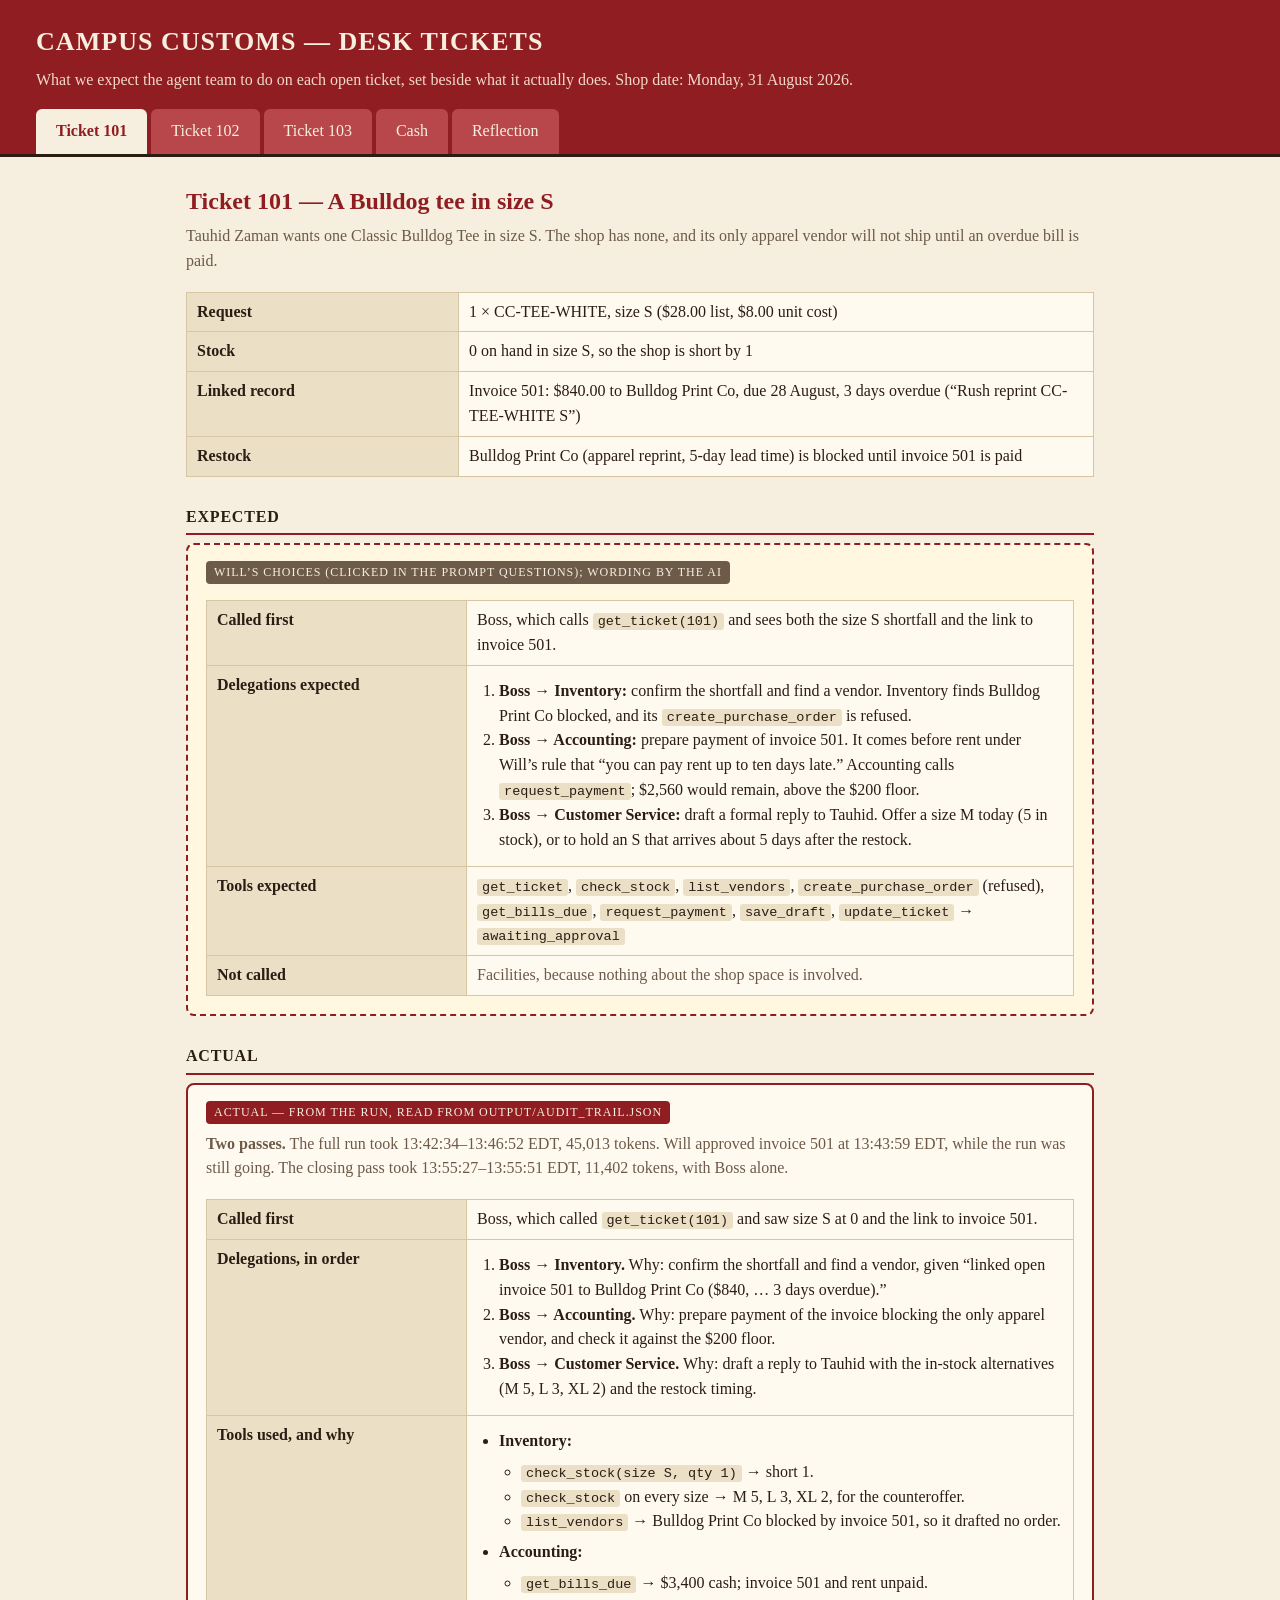
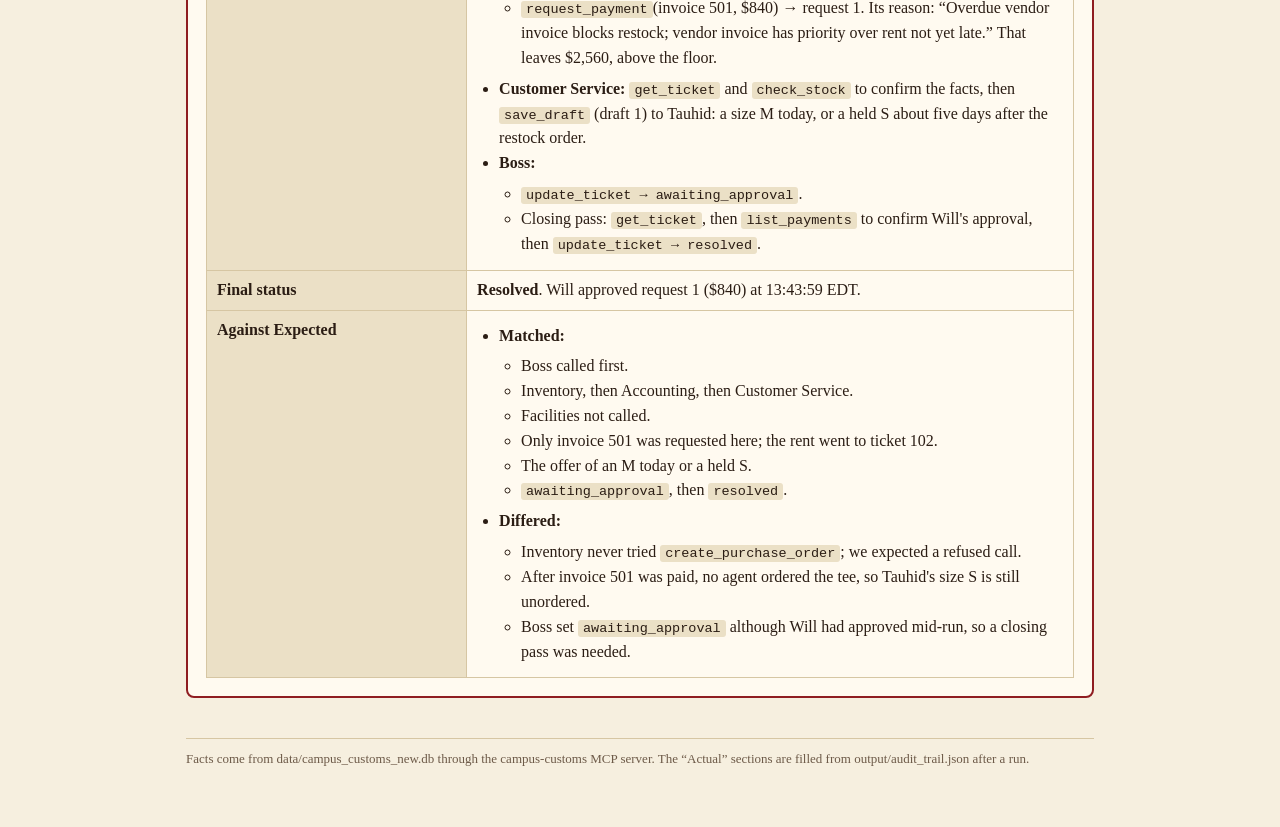
==== output/desk_tickets.html @ 8cd8f71c "Campus Customs multi-agent operations (MGT 409 Homework 5) MCP server, five-agent PydanticAI team on" ====
<!DOCTYPE html>
<html lang="en">
<head>
<meta charset="utf-8">
<title>Campus Customs — Desk Tickets: Expected vs. Actual</title>
<style>
  :root {
    --parchment: #f6efdf; --parchment-dark: #ebe0c6; --ink: #2b1d14; --muted: #6d5a48;
    --red: #8f1d21; --red-soft: #b8474b; --rule: #d6c6a3; --draft: #fff7e0;
  }
  * { box-sizing: border-box; }
  body { margin: 0; background: var(--parchment); color: var(--ink);
         font: 16px/1.55 Georgia, "Times New Roman", serif; }
  header { background: var(--red); color: var(--parchment); padding: 22px 36px 16px; }
  header h1 { margin: 0; font-size: 26px; letter-spacing: .04em; text-transform: uppercase; }
  header p { margin: 6px 0 0; color: #f3d9c9; }
  nav { display: flex; gap: 4px; padding: 0 36px; background: var(--red);
        border-bottom: 3px solid var(--ink); }
  nav button { font: inherit; border: 0; padding: 10px 20px; cursor: pointer;
               background: var(--red-soft); color: var(--parchment); border-radius: 6px 6px 0 0; }
  nav button.active { background: var(--parchment); color: var(--red); font-weight: bold; }
  main { max-width: 980px; margin: 0 auto; padding: 26px 36px 60px; }
  section.tab { display: none; } section.tab.active { display: block; }
  h2 { color: var(--red); margin: 0 0 4px; font-size: 24px; }
  h3 { margin: 28px 0 8px; padding-bottom: 4px; border-bottom: 2px solid var(--red);
       text-transform: uppercase; letter-spacing: .05em; font-size: 16px; }
  .lede { color: var(--muted); margin: 0 0 18px; }
  .num { text-align: right; white-space: nowrap; font-variant-numeric: tabular-nums; }
  .actual { border-color: var(--ink); }
  .ledger th { width: auto; }
  table { border-collapse: collapse; width: 100%; margin: 8px 0 4px; background: #fffaf0; }
  th, td { border: 1px solid var(--rule); padding: 7px 10px; text-align: left; vertical-align: top; }
  th { background: var(--parchment-dark); width: 30%; }
  .box { border: 2px solid var(--red); border-radius: 8px; padding: 14px 18px; background: #fffaf0; }
  .draft { background: var(--draft); border-style: dashed; }
  .label { display: inline-block; font-size: 12px; text-transform: uppercase; letter-spacing: .08em;
           color: var(--parchment); background: var(--red); padding: 2px 8px; border-radius: 4px;
           margin-bottom: 8px; }
  .label.ai { background: var(--muted); }
  .empty { border: 2px dashed var(--rule); border-radius: 8px; min-height: 150px; padding: 14px 18px;
           color: var(--muted); font-style: italic; background: #fffaf0; }
  ol, ul { margin: 6px 0; padding-left: 22px; }
  code { font-family: Menlo, Consolas, monospace; font-size: 13.5px; background: var(--parchment-dark);
         padding: 1px 5px; border-radius: 3px; }
  .not { color: var(--muted); }
  footer { color: var(--muted); font-size: 13px; margin-top: 40px; border-top: 1px solid var(--rule);
           padding-top: 10px; }
</style>
</head>
<body>
<header>
  <h1>Campus Customs — Desk Tickets</h1>
  <p>What we expect the agent team to do on each open ticket, set beside what it actually does. Shop date: Monday, 31 August 2026.</p>
</header>
<nav>
  <button data-tab="t101" class="active">Ticket 101</button>
  <button data-tab="t102">Ticket 102</button>
  <button data-tab="t103">Ticket 103</button>
  <button data-tab="cash">Cash</button>
  <button data-tab="reflection">Reflection</button>
</nav>
<main>

<!-- ============================== 101 -->
<section class="tab active" id="t101">
  <h2>Ticket 101 — A Bulldog tee in size S</h2>
  <p class="lede">Tauhid Zaman wants one Classic Bulldog Tee in size S. The shop has none, and its only apparel vendor will not ship until an overdue bill is paid.</p>
  <table>
    <tr><th>Request</th><td>1 × CC-TEE-WHITE, size S ($28.00 list, $8.00 unit cost)</td></tr>
    <tr><th>Stock</th><td>0 on hand in size S, so the shop is short by 1</td></tr>
    <tr><th>Linked record</th><td>Invoice 501: $840.00 to Bulldog Print Co, due 28 August, 3 days overdue (“Rush reprint CC-TEE-WHITE S”)</td></tr>
    <tr><th>Restock</th><td>Bulldog Print Co (apparel reprint, 5-day lead time) is blocked until invoice 501 is paid</td></tr>
  </table>

  <h3>Expected</h3>
  <div class="box draft">
    <span class="label ai">Will’s choices (clicked in the prompt questions); wording by the AI</span>
    <table>
      <tr><th>Called first</th><td>Boss, which calls <code>get_ticket(101)</code> and sees both the size S shortfall and the link to invoice 501.</td></tr>
      <tr><th>Delegations expected</th><td><ol>
        <li><b>Boss → Inventory:</b> confirm the shortfall and find a vendor. Inventory finds Bulldog Print Co blocked, and its <code>create_purchase_order</code> is refused.</li>
        <li><b>Boss → Accounting:</b> prepare payment of invoice 501. It comes before rent under Will’s rule that “you can pay rent up to ten days late.” Accounting calls <code>request_payment</code>; $2,560 would remain, above the $200 floor.</li>
        <li><b>Boss → Customer Service:</b> draft a formal reply to Tauhid. Offer a size M today (5 in stock), or to hold an S that arrives about 5 days after the restock.</li>
      </ol></td></tr>
      <tr><th>Tools expected</th><td><code>get_ticket</code>, <code>check_stock</code>, <code>list_vendors</code>, <code>create_purchase_order</code> (refused), <code>get_bills_due</code>, <code>request_payment</code>, <code>save_draft</code>, <code>update_ticket</code> → <code>awaiting_approval</code></td></tr>
      <tr><th>Not called</th><td class="not">Facilities, because nothing about the shop space is involved.</td></tr>
    </table>
  </div>

  <h3>Actual</h3>
  <!--ACTUAL-101--><div class="box actual"><span class="label">Actual — from the run, read from output/audit_trail.json</span>
<p class="lede"><b>Two passes.</b> The full run took 13:42:34–13:46:52 EDT, 45,013 tokens. Will approved invoice 501 at 13:43:59 EDT, while the run was still going. The closing pass took 13:55:27–13:55:51 EDT, 11,402 tokens, with Boss alone.</p>
<table>
<tr><th>Called first</th><td>Boss, which called <code>get_ticket(101)</code> and saw size S at 0 and the link to invoice 501.</td></tr>
<tr><th>Delegations, in order</th><td><ol>
<li><b>Boss → Inventory.</b> Why: confirm the shortfall and find a vendor, given “linked open invoice 501 to Bulldog Print Co ($840, … 3 days overdue).”</li>
<li><b>Boss → Accounting.</b> Why: prepare payment of the invoice blocking the only apparel vendor, and check it against the $200 floor.</li>
<li><b>Boss → Customer Service.</b> Why: draft a reply to Tauhid with the in-stock alternatives (M 5, L 3, XL 2) and the restock timing.</li>
</ol></td></tr>
<tr><th>Tools used, and why</th><td><ul>
<li><b>Inventory:</b>
  <ul>
  <li><code>check_stock(size S, qty 1)</code> → short 1.</li>
  <li><code>check_stock</code> on every size → M 5, L 3, XL 2, for the counteroffer.</li>
  <li><code>list_vendors</code> → Bulldog Print Co blocked by invoice 501, so it drafted no order.</li>
  </ul></li>
<li><b>Accounting:</b>
  <ul>
  <li><code>get_bills_due</code> → $3,400 cash; invoice 501 and rent unpaid.</li>
  <li><code>request_payment</code>(invoice 501, $840) → request 1. Its reason: “Overdue vendor invoice blocks restock; vendor invoice has priority over rent not yet late.” That leaves $2,560, above the floor.</li>
  </ul></li>
<li><b>Customer Service:</b> <code>get_ticket</code> and <code>check_stock</code> to confirm the facts, then <code>save_draft</code> (draft 1) to Tauhid: a size M today, or a held S about five days after the restock order.</li>
<li><b>Boss:</b>
  <ul>
  <li><code>update_ticket → awaiting_approval</code>.</li>
  <li>Closing pass: <code>get_ticket</code>, then <code>list_payments</code> to confirm Will's approval, then <code>update_ticket → resolved</code>.</li>
  </ul></li>
</ul></td></tr>
<tr><th>Final status</th><td><b>Resolved</b>. Will approved request 1 ($840) at 13:43:59 EDT.</td></tr>
<tr><th>Against Expected</th><td><ul>
<li><b>Matched:</b>
  <ul>
  <li>Boss called first.</li>
  <li>Inventory, then Accounting, then Customer Service.</li>
  <li>Facilities not called.</li>
  <li>Only invoice 501 was requested here; the rent went to ticket 102.</li>
  <li>The offer of an M today or a held S.</li>
  <li><code>awaiting_approval</code>, then <code>resolved</code>.</li>
  </ul></li>
<li><b>Differed:</b>
  <ul>
  <li>Inventory never tried <code>create_purchase_order</code>; we expected a refused call.</li>
  <li>After invoice 501 was paid, no agent ordered the tee, so Tauhid's size S is still unordered.</li>
  <li>Boss set <code>awaiting_approval</code> although Will had approved mid-run, so a closing pass was needed.</li>
  </ul></li>
</ul></td></tr>
</table></div><!--/ACTUAL-101-->
</section>

<!-- ============================== 102 -->
<section class="tab" id="t102">
  <h2>Ticket 102 — Rent due in 2 days</h2>
  <p class="lede">Elm City Properties reminds the shop that rent on the Chapel Street space is due on 2 September.</p>
  <table>
    <tr><th>Request</th><td>Pay the monthly rent on lease 1</td></tr>
    <tr><th>Linked record</th><td>Lease 1: Chapel Street shop, $2,400.00 a month, next due 2 September 2026</td></tr>
    <tr><th>Cash</th><td>$3,400.00 in checking; $160.00 would remain if invoice 501 is also paid</td></tr>
  </table>

  <h3>Expected</h3>
  <div class="box draft">
    <span class="label ai">Will’s choices (clicked in the prompt questions); wording by the AI</span>
    <table>
      <tr><th>Called first</th><td>Boss, which calls <code>get_ticket(102)</code> and sees lease 1, due in 2 days.</td></tr>
      <tr><th>Delegations expected</th><td><ol>
        <li><b>Boss → Facilities:</b> confirm lease 1, $2,400, due 2 Sept, with the grace period to 12 Sept (“you can pay rent up to ten days late”). No note to the landlord: “If a landlord gets a note, it’s written by a person.”</li>
        <li><b>Facilities → Accounting:</b> request the rent. With invoice 501 already waiting, $160 would remain, so the request is flagged “below the $200 floor; Will decides.”</li>
      </ol></td></tr>
      <tr><th>Tools expected</th><td><code>get_ticket</code>, <code>get_bills_due</code>, <code>request_payment</code> (flagged <code>below_cash_floor</code>), <code>update_ticket</code> → <code>awaiting_approval</code></td></tr>
      <tr><th>Not called</th><td class="not">Inventory and Customer Service, because no product or customer is involved.</td></tr>
    </table>
  </div>

  <h3>Actual</h3>
  <!--ACTUAL-102--><div class="box actual"><span class="label">Actual — from the run, read from output/audit_trail.json</span>
<p class="lede"><b>Two passes.</b> The full run took 13:46:52–13:51:11 EDT, 24,433 tokens. Will approved the rent at 13:50:02 EDT, during the run. The closing pass took 13:55:51–13:56:25 EDT, 10,629 tokens, with Boss alone.</p>
<table>
<tr><th>Called first</th><td>Boss, which called <code>get_ticket(102)</code> and saw lease 1, due in 2 days.</td></tr>
<tr><th>Delegations, in order</th><td><ol>
<li><b>Boss → Facilities.</b> Why: “Confirm lease, amount, due date and handle per rent workflow.”</li>
<li><b>Facilities → Accounting.</b> Why: Facilities cannot request payments. It asked Accounting to “confirm and handle the rent payment request … $2,400 due 2026-09-02, with the ten-day-late grace deadline 2026-09-12.”</li>
</ol></td></tr>
<tr><th>Tools used, and why</th><td><ul>
<li><b>Facilities:</b> <code>get_ticket</code> and <code>get_bills_due</code> → lease 1: $2,400, due 2 Sept, grace to 12 Sept.</li>
<li><b>Accounting:</b>
  <ul>
  <li><code>get_bills_due</code> → $2,560 after invoice 501.</li>
  <li><code>request_payment</code>(rent, lease 1, $2,400) → request 2, flagged <code>below_cash_floor</code>, because checking would fall to $160. “Will must decide.”</li>
  </ul></li>
<li><b>Boss:</b>
  <ul>
  <li><code>update_ticket → awaiting_approval</code>.</li>
  <li>Closing pass: <code>get_ticket</code>, then <code>list_payments</code> → rent paid → <code>update_ticket → resolved</code>.</li>
  </ul></li>
</ul></td></tr>
<tr><th>Final status</th><td><b>Resolved</b>. Will approved request 2 ($2,400) at 13:50:02 EDT, knowing it would cross the $200 floor.</td></tr>
<tr><th>Against Expected</th><td><ul>
<li><b>Matched:</b>
  <ul>
  <li>Boss called first.</li>
  <li>Facilities, then Facilities → Accounting.</li>
  <li>Inventory and Customer Service not called.</li>
  <li>No note to the landlord.</li>
  <li><code>request_payment</code> flagged below the floor.</li>
  <li><code>awaiting_approval</code>, then <code>resolved</code>.</li>
  </ul></li>
<li><b>Differed:</b> nothing in the agents' work. A closing pass was needed only because Boss set the status before Will approved.</li>
</ul></td></tr>
</table></div><!--/ACTUAL-102-->
</section>

<!-- ============================== 103 -->
<section class="tab" id="t103">
  <h2>Ticket 103 — Bulk hoodie discount</h2>
  <p class="lede">The Yale AI Club wants 20 navy hoodies in size M and asks for a bulk discount. The shop has 8.</p>
  <table>
    <tr><th>Request</th><td>20 × CC-HOOD-NAVY, size M, at a bulk discount ($58.00 list, $22.00 unit cost)</td></tr>
    <tr><th>Stock</th><td>8 on hand in size M, so the shop is short by 12. It holds 4 in S, 14 in L, and 6 in XL.</td></tr>
    <tr><th>Restock</th><td>Bulldog Print Co is blocked by invoice 501. Restocking 12 would cost $264.00, more than the $160.00 left after rent and the invoice.</td></tr>
    <tr><th>Discount bounds</th><td>Break-even is 62% off. At 15% off, a hoodie costs $49.30, a 55% margin, and 20 cost $986.00.</td></tr>
  </table>

  <h3>Expected</h3>
  <div class="box draft">
    <span class="label ai">Will’s choices (clicked in the prompt questions); wording by the AI</span>
    <table>
      <tr><th>Called first</th><td>Boss, which calls <code>get_ticket(103)</code> and sees the 12-hoodie shortfall.</td></tr>
      <tr><th>Delegations expected</th><td><ol>
        <li><b>Boss → Inventory:</b> check every size and the vendors. Inventory finds 8 in M and 14 in L, with Bulldog Print Co blocked.</li>
        <li><b>Boss → Accounting:</b> price the discount and check cash. The order counts as bulk (10 units or more), and Accounting may give up to 20% off ($46.40 each, a 53% margin). Accounting calls <code>quote_price</code> and <code>get_bills_due</code>. No restock is paid; it would cross the $200 floor.</li>
        <li><b>Boss → Customer Service:</b> draft a formal offer to the club (“counteroffer with what we have and a wait time for the new stuff”): 8 M now plus 12 L now, or 8 M now and 12 M about 5 days after restock, at the discount Boss decides.</li>
      </ol></td></tr>
      <tr><th>Tools expected</th><td><code>get_ticket</code>, <code>check_stock</code>, <code>list_vendors</code>, <code>quote_price</code>, <code>get_bills_due</code>, <code>save_draft</code>, <code>update_ticket</code> → <code>in_progress</code> (waiting on the club’s answer)</td></tr>
      <tr><th>Not called</th><td class="not">Facilities, and the <code>request_payment</code> tool, because no money should go out for this ticket.</td></tr>
    </table>
  </div>

  <h3>Actual</h3>
  <!--ACTUAL-103--><div class="box actual"><span class="label">Actual — from the run, read from output/audit_trail.json</span>
<p class="lede"><b>One run</b>, 13:51:11–13:55:03 EDT, 40,346 tokens, completed.</p>
<table>
<tr><th>Called first</th><td>Boss, which called <code>get_ticket(103)</code> and saw 8 M on hand against 20 requested.</td></tr>
<tr><th>Delegations, in order</th><td><ol>
<li><b>Boss → Inventory.</b> Why: “Confirm stock in every size and vendors/restock lead time.”</li>
<li><b>Boss → Accounting.</b> Why: price the bulk discount within policy and check cash.</li>
<li><b>Boss → Customer Service.</b> Why: draft the counteroffer to the club with the stock, the wait, and the 20% price.</li>
</ol></td></tr>
<tr><th>Tools used, and why</th><td><ul>
<li><b>Inventory:</b>
  <ul>
  <li><code>get_ticket</code>.</li>
  <li><code>check_stock(qty 20)</code> → M 8 (short 12), S 4, L 14, XL 6.</li>
  <li><code>list_vendors</code> → Bulldog Print Co unblocked, because invoice 501 was paid at 13:43:59; arrival 5 Sept.</li>
  </ul></li>
<li><b>Accounting:</b>
  <ul>
  <li><code>get_bills_due</code> → $160 cash.</li>
  <li><code>quote_price</code>, first with the vendor's name as the SKU: refused.</li>
  <li><code>get_ticket</code>, to find the right SKU.</li>
  <li><code>quote_price(CC-HOOD-NAVY, 20, 20% off)</code> → $46.40 each, $928, a 53% margin.</li>
  <li>No payment requested.</li>
  </ul></li>
<li><b>Customer Service:</b> <code>get_ticket</code>, then <code>save_draft</code> (draft 2) to the Yale AI Club.</li>
<li><b>Boss:</b> <code>update_ticket → resolved</code>, because the offer draft was saved, under Will's changed rule.</li>
</ul></td></tr>
<tr><th>Final status</th><td><b>Resolved</b>, with no money moved.</td></tr>
<tr><th>Against Expected</th><td><ul>
<li><b>Matched:</b>
  <ul>
  <li>Boss called first.</li>
  <li>Inventory, then Accounting, then Customer Service.</li>
  <li>Facilities not called.</li>
  <li>No <code>request_payment</code>.</li>
  <li>The counteroffer included other sizes.</li>
  </ul></li>
<li><b>Differed:</b>
  <ul>
  <li>The ticket ended <b>resolved</b> rather than in progress, because Will changed the rule after an earlier run left it waiting and reruns made duplicate drafts.</li>
  <li>Accounting went straight to the 20% maximum.</li>
  <li>Accounting first passed the vendor name as a SKU and had to retry.</li>
  <li>Inventory found the vendor unblocked, because Will paid invoice 501 during ticket 101.</li>
  </ul></li>
</ul></td></tr>
</table></div><!--/ACTUAL-103-->
</section>

<!-- ============================== cash / reflection -->
<section class="tab" id="cash">
  <h2>Cash</h2>
  <p class="lede">Where the money went during the run, item by item.</p>
  <!--ACTUAL-cash--><div class="box actual"><span class="label">Cash — checked against cash_accounts</span>
<p class="lede">Checking moved only when Will approved a simulated payment. Every figure below comes from the database, and the ending balance matches <code>cash_accounts</code>.</p>
<table class="ledger">
<tr><th style="width:12%">Item</th><th>How and why cash changed</th><th class="num" style="width:13%">Change</th><th class="num" style="width:13%">Balance</th></tr>
<tr><td><b>Start</b></td><td>Checking at the reset, from the original database (<code>campus_customs.db</code>), shop date 31 Aug 2026.</td><td class="num"></td><td class="num"><b>$3,400.00</b></td></tr>
<tr><td>Ticket 101</td><td>Bulldog Print Co&#x27;s invoice 501, 3 days overdue on 31 Aug; it blocked every apparel restock, so Will&#x27;s rule pays it before rent that is not yet late. Requested by Accounting (request 1, filed under ticket 101); approved by Will Barker at 13:43:59 EDT.</td><td class='num'>−$840.00</td><td class='num'>$2,560.00</td></tr><tr><td>Ticket 102</td><td>September rent on the Chapel Street shop (lease 1), due 2 Sept; rent comes first “because if you don&#x27;t have a shop, you don&#x27;t have a business”. Requested by Accounting (request 2, filed under ticket 102); approved by Will Barker at 13:50:02 EDT.</td><td class='num'>−$2,400.00</td><td class='num'>$160.00</td></tr>
<tr><td>Ticket 103</td><td>No payment. The offer to the club is a quote, not cash; the 12-hoodie restock ($308 with spares) was not ordered, since it exceeds the $160 left. Resolved without moving money.</td><td class="num">$0.00</td><td class="num">$160.00</td></tr>
<tr><td><b>End</b></td><td>Checking in <code>cash_accounts</code> after the run, dated 2026-08-31: $3,400.00 − 3,240.00 = $160.00. This is $40.00 below the $200 floor; Will approved the rent knowing it would cross the floor.</td><td class="num"><b>−$3,240.00</b></td><td class="num"><b>$160.00</b></td></tr>
</table></div><!--/ACTUAL-cash-->
</section>

<section class="tab" id="reflection">
  <h2>Reflection</h2>
  <p class="lede">Will’s reflection on Expected versus Actual, in his own words.</p>
  <!--REFLECTION--><div class="empty">No reflection saved yet.</div><!--/REFLECTION-->
  <h3>Write or revise</h3>
  <div class="box">
    <textarea id="reflection-text" rows="14" style="width:100%; font: inherit; padding: 10px; border: 1px solid var(--rule); background: #fffdf6;" placeholder="Write your reflection here, in your own words. Leave a blank line between paragraphs."></textarea>
    <div style="display:flex; gap:12px; align-items:center; margin-top:8px;">
      <button id="reflection-save" style="font: inherit; padding: 6px 16px; background: var(--red); color: var(--parchment); border: 0; border-radius: 4px; cursor: pointer;">Save reflection</button>
      <span id="reflection-status" style="color: var(--muted); font-style: italic;"></span>
    </div>
  </div>
  <script>
    (() => {
      const box = document.getElementById('reflection-text');
      const status = document.getElementById('reflection-status');
      const saved = document.querySelector('.reflection-saved');
      if (saved) box.value = [...saved.querySelectorAll('p')].map(p => p.innerText).join('\n\n');
      else box.value = localStorage.getItem('cc-reflection-draft') || '';
      box.addEventListener('input', () => localStorage.setItem('cc-reflection-draft', box.value));
      if (location.protocol === 'file:') {
        status.textContent = 'To save, open this page at http://localhost:8000/output/desk_tickets.html#reflection (your draft is kept here meanwhile).';
      }
      document.getElementById('reflection-save').addEventListener('click', async () => {
        if (!box.value.trim()) { status.textContent = 'Nothing to save yet.'; return; }
        status.textContent = 'Saving…';
        try {
          const res = await fetch('/api/reflection', { method: 'POST', headers: { 'Content-Type': 'application/json' }, body: JSON.stringify({ text: box.value }) });
          if (!res.ok) throw new Error(res.status);
          localStorage.removeItem('cc-reflection-draft');
          status.textContent = 'Saved. Reloading…';
          setTimeout(() => { location.hash = 'reflection'; location.reload(); }, 600);
        } catch (e) { status.textContent = 'Could not save (' + e.message + '). Is the backend running on port 8000?'; }
      });
    })();
  </script>
</section>

<footer>Facts come from data/campus_customs_new.db through the campus-customs MCP server. The “Actual” sections are filled from output/audit_trail.json after a run.</footer>
</main>
<script>
  document.querySelectorAll("nav button").forEach(btn => btn.addEventListener("click", () => {
    document.querySelectorAll("nav button, section.tab").forEach(el => el.classList.remove("active"));
    btn.classList.add("active");
    document.getElementById(btn.dataset.tab).classList.add("active");
  }));
  // Open a tab straight from the address, e.g. desk_tickets.html#reflection
  const start = document.querySelector(`nav button[data-tab="${location.hash.slice(1)}"]`);
  if (start) start.click();
</script>
</body>
</html>
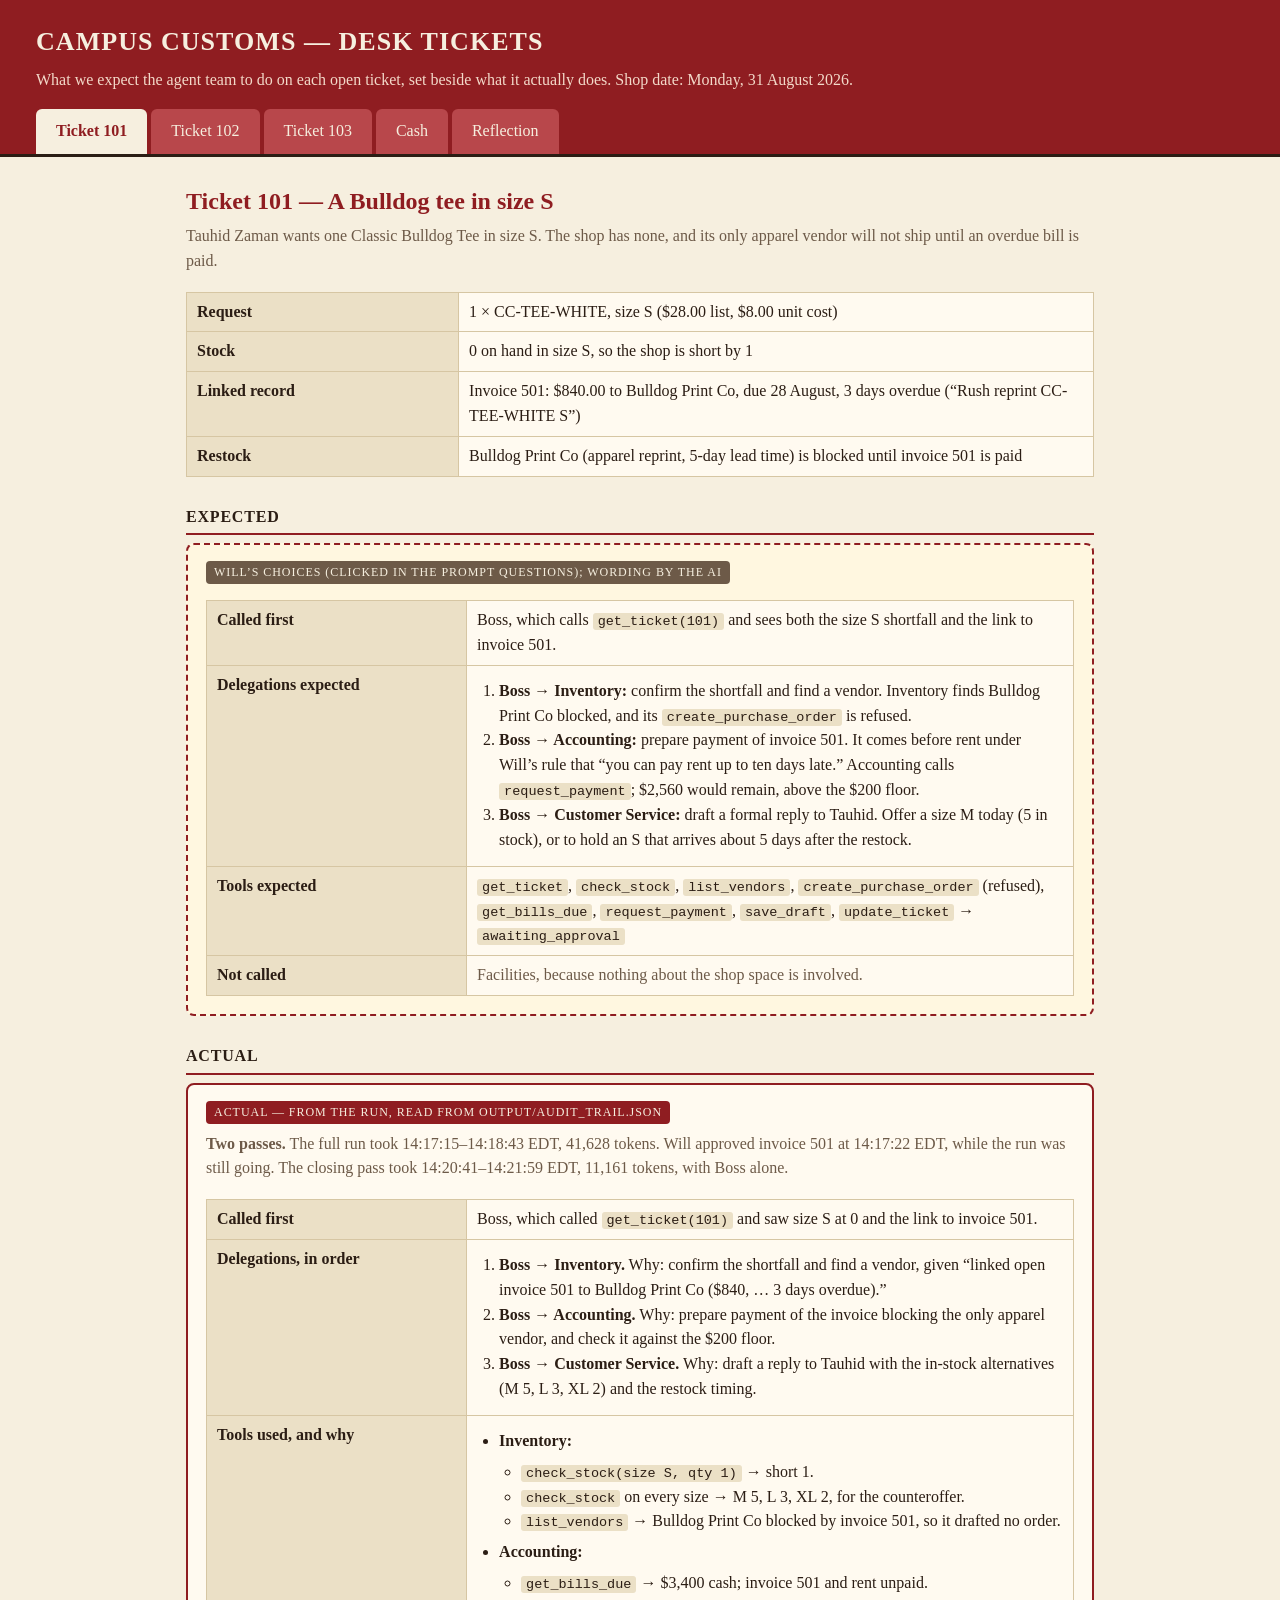
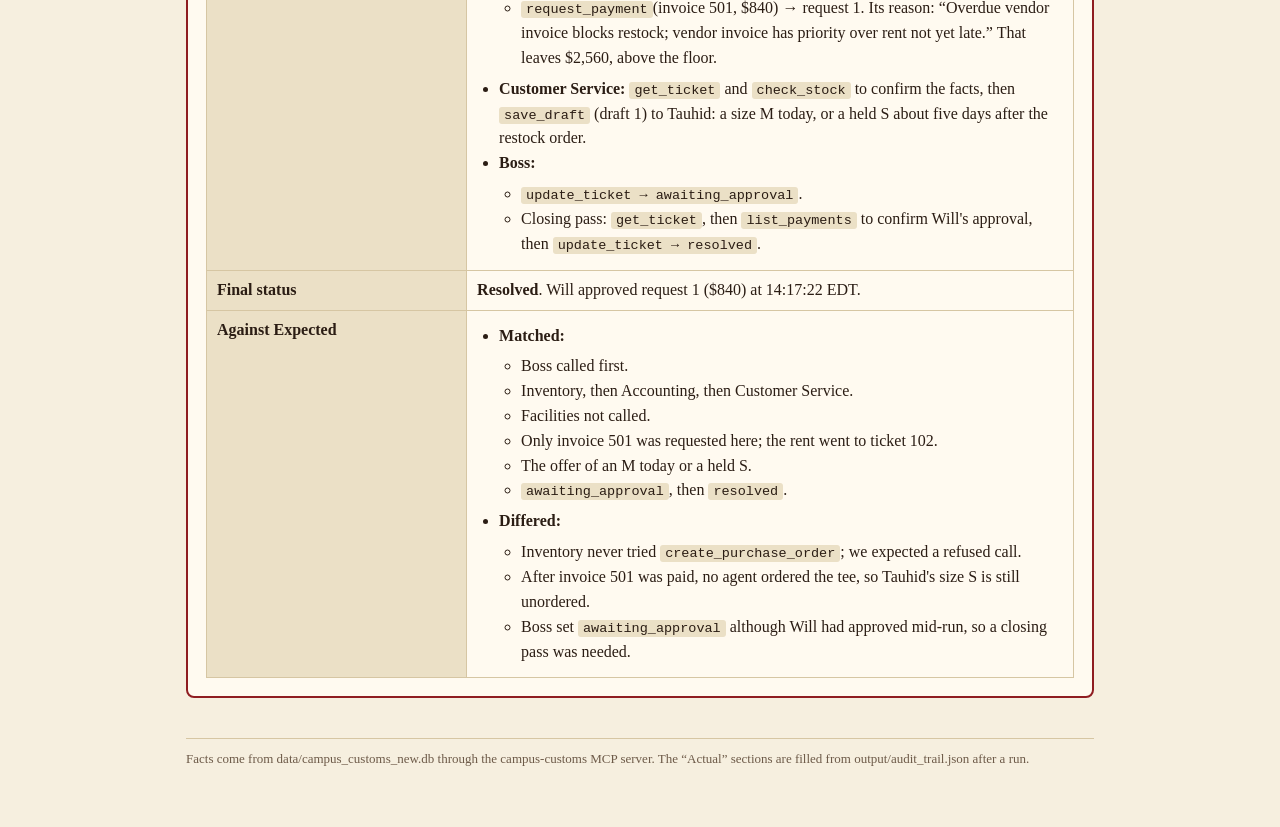
==== commit 8ccec06c: "Rebuild write-ups from the 14 Oct run; faster model-call retries; clearer signed-ticket label Co-Aut" ====
--- a/output/desk_tickets.html
+++ b/output/desk_tickets.html
@@ -89,7 +89,7 @@
 
   <h3>Actual</h3>
   <!--ACTUAL-101--><div class="box actual"><span class="label">Actual — from the run, read from output/audit_trail.json</span>
-<p class="lede"><b>Two passes.</b> The full run took 13:42:34–13:46:52 EDT, 45,013 tokens. Will approved invoice 501 at 13:43:59 EDT, while the run was still going. The closing pass took 13:55:27–13:55:51 EDT, 11,402 tokens, with Boss alone.</p>
+<p class="lede"><b>Two passes.</b> The full run took 14:17:15–14:18:43 EDT, 41,628 tokens. Will approved invoice 501 at 14:17:22 EDT, while the run was still going. The closing pass took 14:20:41–14:21:59 EDT, 11,161 tokens, with Boss alone.</p>
 <table>
 <tr><th>Called first</th><td>Boss, which called <code>get_ticket(101)</code> and saw size S at 0 and the link to invoice 501.</td></tr>
 <tr><th>Delegations, in order</th><td><ol>
@@ -116,7 +116,7 @@
   <li>Closing pass: <code>get_ticket</code>, then <code>list_payments</code> to confirm Will's approval, then <code>update_ticket → resolved</code>.</li>
   </ul></li>
 </ul></td></tr>
-<tr><th>Final status</th><td><b>Resolved</b>. Will approved request 1 ($840) at 13:43:59 EDT.</td></tr>
+<tr><th>Final status</th><td><b>Resolved</b>. Will approved request 1 ($840) at 14:17:22 EDT.</td></tr>
 <tr><th>Against Expected</th><td><ul>
 <li><b>Matched:</b>
   <ul>
@@ -163,7 +163,7 @@
 
   <h3>Actual</h3>
   <!--ACTUAL-102--><div class="box actual"><span class="label">Actual — from the run, read from output/audit_trail.json</span>
-<p class="lede"><b>Two passes.</b> The full run took 13:46:52–13:51:11 EDT, 24,433 tokens. Will approved the rent at 13:50:02 EDT, during the run. The closing pass took 13:55:51–13:56:25 EDT, 10,629 tokens, with Boss alone.</p>
+<p class="lede"><b>Two passes.</b> The full run took 14:21:59–14:22:03 EDT, 24,433 tokens. Will approved the rent at 14:22:08 EDT, while the team was working ticket 103. Will then clicked <b>Close this ticket</b>, and the closing pass took 14:27:07–14:27:09 EDT, 10,629 tokens, with Boss alone.</p>
 <table>
 <tr><th>Called first</th><td>Boss, which called <code>get_ticket(102)</code> and saw lease 1, due in 2 days.</td></tr>
 <tr><th>Delegations, in order</th><td><ol>
@@ -183,7 +183,7 @@
   <li>Closing pass: <code>get_ticket</code>, then <code>list_payments</code> → rent paid → <code>update_ticket → resolved</code>.</li>
   </ul></li>
 </ul></td></tr>
-<tr><th>Final status</th><td><b>Resolved</b>. Will approved request 2 ($2,400) at 13:50:02 EDT, knowing it would cross the $200 floor.</td></tr>
+<tr><th>Final status</th><td><b>Resolved</b>. Will approved request 2 ($2,400) at 14:22:08 EDT, knowing it would cross the $200 floor.</td></tr>
 <tr><th>Against Expected</th><td><ul>
 <li><b>Matched:</b>
   <ul>
@@ -194,7 +194,7 @@
   <li><code>request_payment</code> flagged below the floor.</li>
   <li><code>awaiting_approval</code>, then <code>resolved</code>.</li>
   </ul></li>
-<li><b>Differed:</b> nothing in the agents' work. A closing pass was needed only because Boss set the status before Will approved.</li>
+<li><b>Differed:</b> nothing in the agents' work. A closing pass was needed only because Will signed after Boss had set the status.</li>
 </ul></td></tr>
 </table></div><!--/ACTUAL-102-->
 </section>
@@ -227,12 +227,13 @@
 
   <h3>Actual</h3>
   <!--ACTUAL-103--><div class="box actual"><span class="label">Actual — from the run, read from output/audit_trail.json</span>
-<p class="lede"><b>One run</b>, 13:51:11–13:55:03 EDT, 40,346 tokens, completed.</p>
+<p class="lede"><b>One run</b>, 14:22:03–14:23:56 EDT, 46,321 tokens, completed.</p>
 <table>
 <tr><th>Called first</th><td>Boss, which called <code>get_ticket(103)</code> and saw 8 M on hand against 20 requested.</td></tr>
 <tr><th>Delegations, in order</th><td><ol>
 <li><b>Boss → Inventory.</b> Why: “Confirm stock in every size and vendors/restock lead time.”</li>
 <li><b>Boss → Accounting.</b> Why: price the bulk discount within policy and check cash.</li>
+<li><b>Boss → Accounting, again.</b> Why: “Correction for ticket 103: use actual SKU CC-HOOD-NAVY (not vendor name Bulldog Print Co).” Accounting's first pass had reported that it could not price the order.</li>
 <li><b>Boss → Customer Service.</b> Why: draft the counteroffer to the club with the stock, the wait, and the 20% price.</li>
 </ol></td></tr>
 <tr><th>Tools used, and why</th><td><ul>
@@ -240,14 +241,12 @@
   <ul>
   <li><code>get_ticket</code>.</li>
   <li><code>check_stock(qty 20)</code> → M 8 (short 12), S 4, L 14, XL 6.</li>
-  <li><code>list_vendors</code> → Bulldog Print Co unblocked, because invoice 501 was paid at 13:43:59; arrival 5 Sept.</li>
+  <li><code>list_vendors</code> → Bulldog Print Co unblocked, because invoice 501 was paid at 14:17:22; arrival 5 Sept.</li>
   </ul></li>
 <li><b>Accounting:</b>
   <ul>
-  <li><code>get_bills_due</code> → $160 cash.</li>
-  <li><code>quote_price</code>, first with the vendor's name as the SKU: refused.</li>
-  <li><code>get_ticket</code>, to find the right SKU.</li>
-  <li><code>quote_price(CC-HOOD-NAVY, 20, 20% off)</code> → $46.40 each, $928, a 53% margin.</li>
+  <li>First pass: <code>get_bills_due</code>, then <code>quote_price</code> with the vendor's name as the SKU, which was refused (“no pricing row”). It reported back without a price.</li>
+  <li>Second pass, after Boss's correction: <code>get_bills_due</code> → $160 cash; <code>quote_price(CC-HOOD-NAVY, 20, 20% off)</code> → $46.40 each, $928, a 53% margin.</li>
   <li>No payment requested.</li>
   </ul></li>
 <li><b>Customer Service:</b> <code>get_ticket</code>, then <code>save_draft</code> (draft 2) to the Yale AI Club.</li>
@@ -261,14 +260,15 @@
   <li>Inventory, then Accounting, then Customer Service.</li>
   <li>Facilities not called.</li>
   <li>No <code>request_payment</code>.</li>
-  <li>The counteroffer included other sizes.</li>
+  <li>A counteroffer of stock now plus a wait for the rest.</li>
   </ul></li>
 <li><b>Differed:</b>
   <ul>
   <li>The ticket ended <b>resolved</b> rather than in progress, because Will changed the rule after an earlier run left it waiting and reruns made duplicate drafts.</li>
   <li>Accounting went straight to the 20% maximum.</li>
-  <li>Accounting first passed the vendor name as a SKU and had to retry.</li>
+  <li>Accounting first passed the vendor name as a SKU, so Boss needed a fourth delegation (back to Accounting) to get the price.</li>
   <li>Inventory found the vendor unblocked, because Will paid invoice 501 during ticket 101.</li>
+  <li>The draft left out the other sizes in stock (S 4, L 14, XL 6), although the counteroffer rule allows them.</li>
   </ul></li>
 </ul></td></tr>
 </table></div><!--/ACTUAL-103-->
@@ -283,7 +283,7 @@
 <table class="ledger">
 <tr><th style="width:12%">Item</th><th>How and why cash changed</th><th class="num" style="width:13%">Change</th><th class="num" style="width:13%">Balance</th></tr>
 <tr><td><b>Start</b></td><td>Checking at the reset, from the original database (<code>campus_customs.db</code>), shop date 31 Aug 2026.</td><td class="num"></td><td class="num"><b>$3,400.00</b></td></tr>
-<tr><td>Ticket 101</td><td>Bulldog Print Co&#x27;s invoice 501, 3 days overdue on 31 Aug; it blocked every apparel restock, so Will&#x27;s rule pays it before rent that is not yet late. Requested by Accounting (request 1, filed under ticket 101); approved by Will Barker at 13:43:59 EDT.</td><td class='num'>−$840.00</td><td class='num'>$2,560.00</td></tr><tr><td>Ticket 102</td><td>September rent on the Chapel Street shop (lease 1), due 2 Sept; rent comes first “because if you don&#x27;t have a shop, you don&#x27;t have a business”. Requested by Accounting (request 2, filed under ticket 102); approved by Will Barker at 13:50:02 EDT.</td><td class='num'>−$2,400.00</td><td class='num'>$160.00</td></tr>
+<tr><td>Ticket 101</td><td>Bulldog Print Co&#x27;s invoice 501, 3 days overdue on 31 Aug; it blocked every apparel restock, so Will&#x27;s rule pays it before rent that is not yet late. Requested by Accounting (request 1, filed under ticket 101); approved by Will Barker at 14:17:22 EDT.</td><td class='num'>−$840.00</td><td class='num'>$2,560.00</td></tr><tr><td>Ticket 102</td><td>September rent on the Chapel Street shop (lease 1), due 2 Sept; rent comes first “because if you don&#x27;t have a shop, you don&#x27;t have a business”. Requested by Accounting (request 2, filed under ticket 102); approved by Will Barker at 14:22:08 EDT.</td><td class='num'>−$2,400.00</td><td class='num'>$160.00</td></tr>
 <tr><td>Ticket 103</td><td>No payment. The offer to the club is a quote, not cash; the 12-hoodie restock ($308 with spares) was not ordered, since it exceeds the $160 left. Resolved without moving money.</td><td class="num">$0.00</td><td class="num">$160.00</td></tr>
 <tr><td><b>End</b></td><td>Checking in <code>cash_accounts</code> after the run, dated 2026-08-31: $3,400.00 − 3,240.00 = $160.00. This is $40.00 below the $200 floor; Will approved the rent knowing it would cross the floor.</td><td class="num"><b>−$3,240.00</b></td><td class="num"><b>$160.00</b></td></tr>
 </table></div><!--/ACTUAL-cash-->
